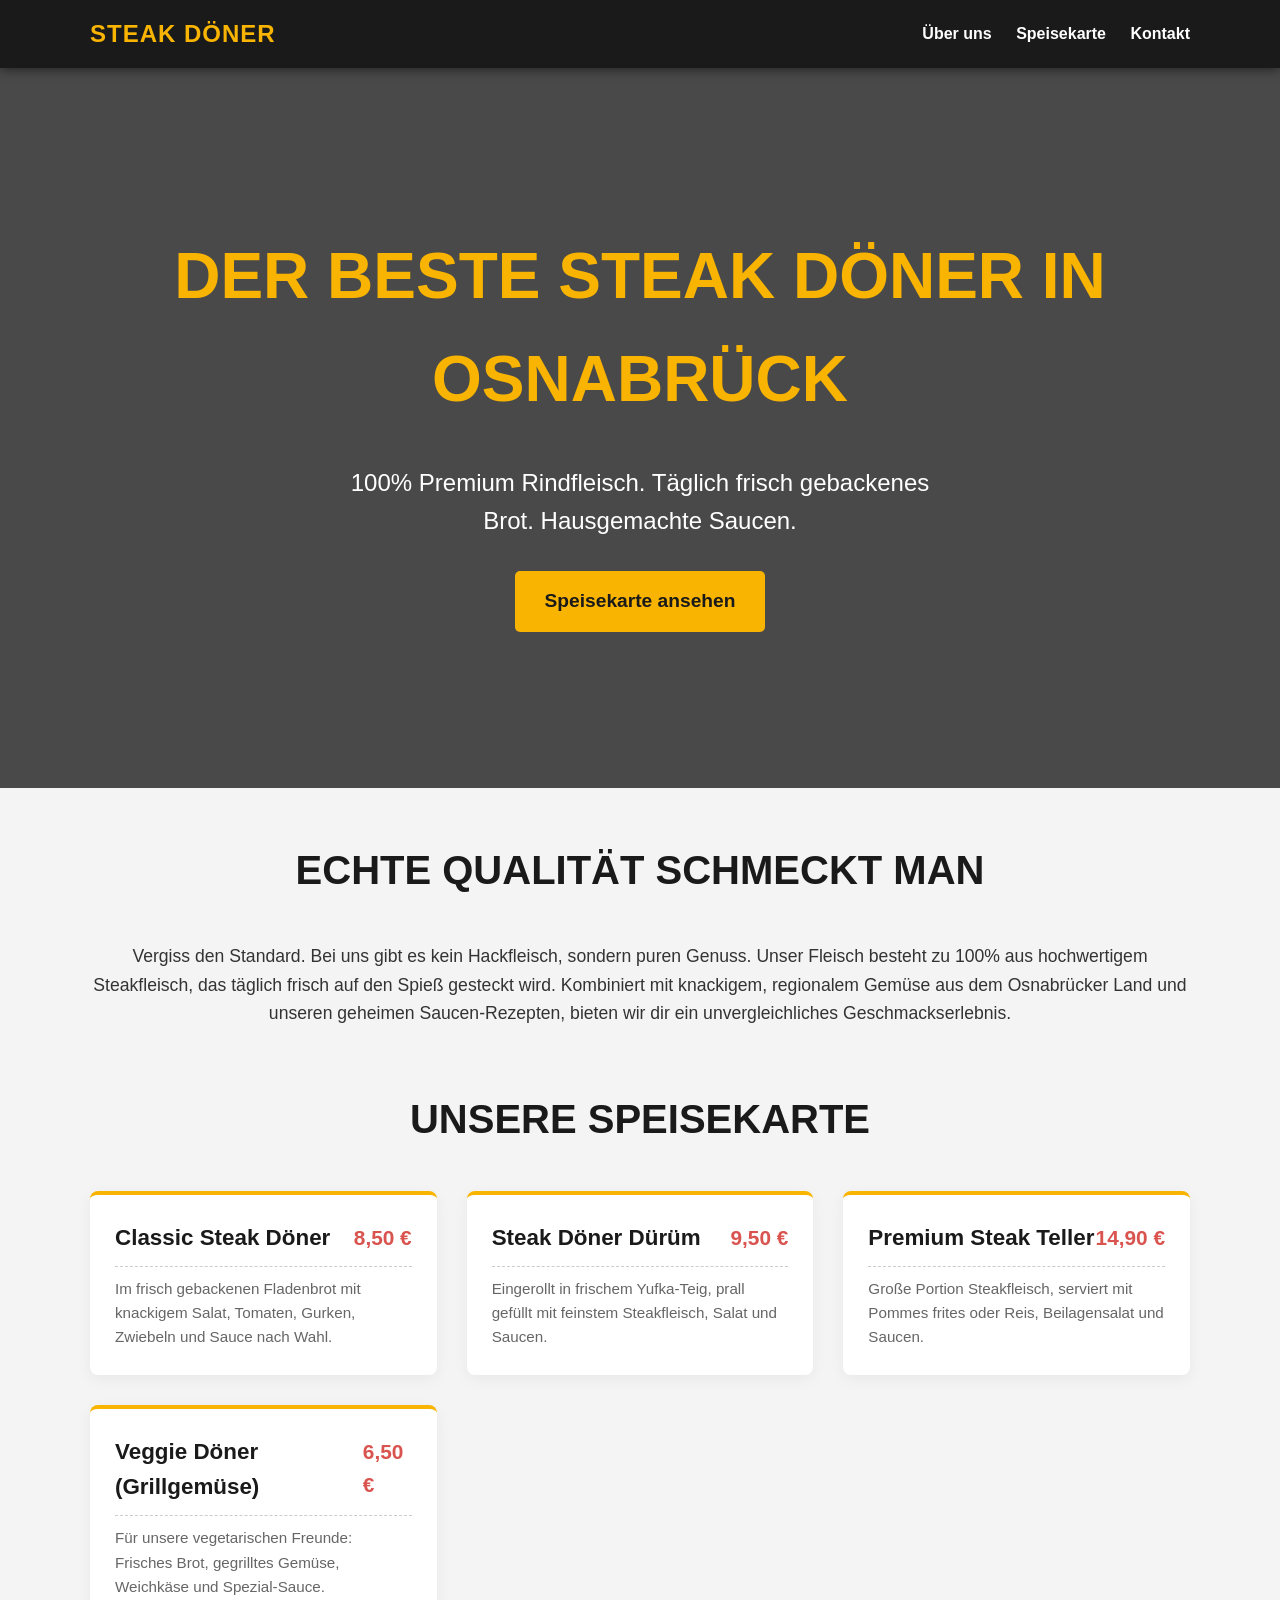
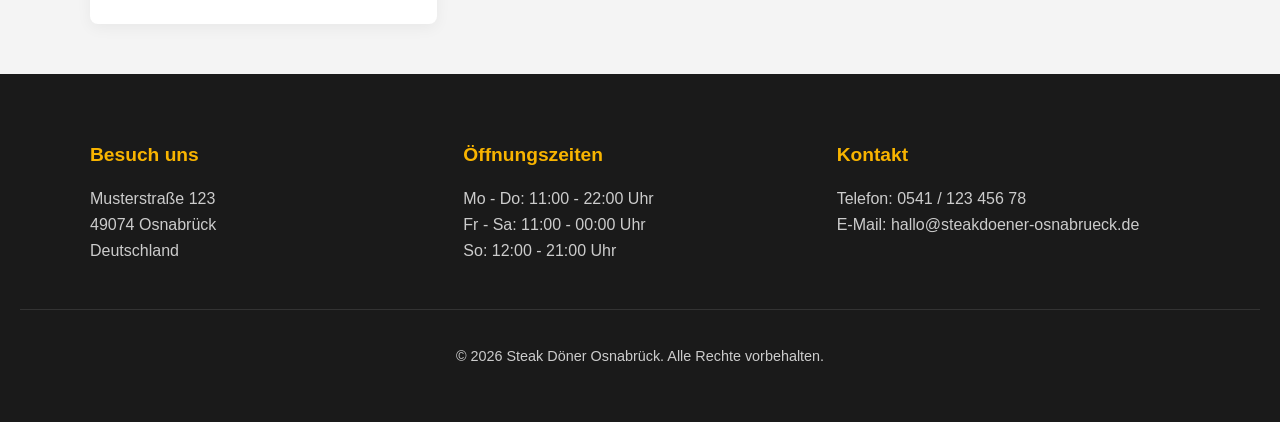
==== index.html @ 84cd7b31 "Add initial HTML structure for restaurant website This HTML file includes the structure and styling " ====
<!DOCTYPE html>
<html lang="de">
<head>
    <meta charset="UTF-8">
    <meta name="viewport" content="width=device-width, initial-scale=1.0">
    <title>Steak Döner Osnabrück | Premium Döner</title>
    <style>
        /* Grundlegendes Styling */
        body {
            font-family: 'Helvetica Neue', Arial, sans-serif;
            margin: 0;
            padding: 0;
            background-color: #f4f4f4;
            color: #333;
            line-height: 1.6;
        }

        /* Navigation */
        header {
            background-color: #1a1a1a;
            padding: 15px 0;
            position: sticky;
            top: 0;
            z-index: 100;
            box-shadow: 0 2px 10px rgba(0,0,0,0.5);
        }
        nav {
            max-width: 1100px;
            margin: auto;
            display: flex;
            justify-content: space-between;
            align-items: center;
            padding: 0 20px;
        }
        .logo {
            color: #f8b400;
            font-size: 1.5rem;
            font-weight: bold;
            text-transform: uppercase;
            text-decoration: none;
            letter-spacing: 1px;
        }
        .nav-links a {
            color: #fff;
            text-decoration: none;
            margin-left: 20px;
            font-weight: bold;
            transition: color 0.3s;
        }
        .nav-links a:hover {
            color: #f8b400;
        }

        /* Hero Bereich */
        .hero {
            background: linear-gradient(rgba(0, 0, 0, 0.7), rgba(0, 0, 0, 0.7)), url('https://images.unsplash.com/photo-1529042410759-befb1204b468?ixlib=rb-4.0.3&auto=format&fit=crop&w=1920&q=80') center/cover;
            height: 80vh;
            display: flex;
            flex-direction: column;
            justify-content: center;
            align-items: center;
            text-align: center;
            color: white;
            padding: 0 20px;
        }
        .hero h1 {
            font-size: 4rem;
            margin: 0 0 10px 0;
            color: #f8b400;
            text-transform: uppercase;
        }
        .hero p {
            font-size: 1.5rem;
            margin-bottom: 30px;
            max-width: 600px;
        }
        .btn {
            background-color: #f8b400;
            color: #1a1a1a;
            padding: 15px 30px;
            text-decoration: none;
            font-size: 1.2rem;
            font-weight: bold;
            border-radius: 5px;
            transition: background 0.3s, transform 0.2s;
        }
        .btn:hover {
            background-color: #ffc107;
            transform: scale(1.05);
        }

        /* Container für Inhalte */
        .container {
            max-width: 1100px;
            margin: 50px auto;
            padding: 0 20px;
        }
        h2 {
            text-align: center;
            font-size: 2.5rem;
            margin-bottom: 40px;
            color: #1a1a1a;
            text-transform: uppercase;
        }

        /* Über Uns */
        .about {
            text-align: center;
            font-size: 1.1rem;
            margin-bottom: 60px;
        }

        /* Speisekarte */
        .menu-grid {
            display: grid;
            grid-template-columns: repeat(auto-fit, minmax(300px, 1fr));
            gap: 30px;
        }
        .menu-item {
            background: #fff;
            padding: 25px;
            border-radius: 8px;
            box-shadow: 0 4px 15px rgba(0,0,0,0.05);
            border-top: 4px solid #f8b400;
        }
        .menu-item-header {
            display: flex;
            justify-content: space-between;
            align-items: baseline;
            margin-bottom: 10px;
            border-bottom: 1px dashed #ccc;
            padding-bottom: 10px;
        }
        .menu-item h3 {
            margin: 0;
            font-size: 1.4rem;
            color: #1a1a1a;
        }
        .price {
            font-weight: bold;
            color: #d9534f;
            font-size: 1.3rem;
        }
        .menu-item p {
            color: #666;
            margin: 0;
            font-size: 0.95rem;
        }

        /* Footer & Kontakt */
        footer {
            background-color: #1a1a1a;
            color: #ccc;
            text-align: center;
            padding: 40px 20px;
            margin-top: 50px;
        }
        .footer-content {
            display: grid;
            grid-template-columns: repeat(auto-fit, minmax(250px, 1fr));
            gap: 20px;
            max-width: 1100px;
            margin: auto;
            text-align: left;
        }
        .footer-content h4 {
            color: #f8b400;
            font-size: 1.2rem;
            margin-bottom: 15px;
        }
        .footer-bottom {
            margin-top: 30px;
            border-top: 1px solid #333;
            padding-top: 20px;
            font-size: 0.9rem;
        }
    </style>
</head>
<body>

    <!-- Navigation -->
    <header>
        <nav>
            <a href="#" class="logo">Steak Döner</a>
            <div class="nav-links">
                <a href="#about">Über uns</a>
                <a href="#menu">Speisekarte</a>
                <a href="#contact">Kontakt</a>
            </div>
        </nav>
    </header>

    <!-- Hero Sektion -->
    <section class="hero">
        <h1>Der beste Steak Döner in Osnabrück</h1>
        <p>100% Premium Rindfleisch. Täglich frisch gebackenes Brot. Hausgemachte Saucen.</p>
        <a href="#menu" class="btn">Speisekarte ansehen</a>
    </section>

    <!-- Über Uns Sektion -->
    <div class="container" id="about">
        <h2>Echte Qualität schmeckt man</h2>
        <div class="about">
            <p>Vergiss den Standard. Bei uns gibt es kein Hackfleisch, sondern puren Genuss. Unser Fleisch besteht zu 100% aus hochwertigem Steakfleisch, das täglich frisch auf den Spieß gesteckt wird. Kombiniert mit knackigem, regionalem Gemüse aus dem Osnabrücker Land und unseren geheimen Saucen-Rezepten, bieten wir dir ein unvergleichliches Geschmackserlebnis.</p>
        </div>
    </div>

    <!-- Speisekarte Sektion -->
    <div class="container" id="menu">
        <h2>Unsere Speisekarte</h2>
        <div class="menu-grid">
            
            <div class="menu-item">
                <div class="menu-item-header">
                    <h3>Classic Steak Döner</h3>
                    <span class="price">8,50 €</span>
                </div>
                <p>Im frisch gebackenen Fladenbrot mit knackigem Salat, Tomaten, Gurken, Zwiebeln und Sauce nach Wahl.</p>
            </div>

            <div class="menu-item">
                <div class="menu-item-header">
                    <h3>Steak Döner Dürüm</h3>
                    <span class="price">9,50 €</span>
                </div>
                <p>Eingerollt in frischem Yufka-Teig, prall gefüllt mit feinstem Steakfleisch, Salat und Saucen.</p>
            </div>

            <div class="menu-item">
                <div class="menu-item-header">
                    <h3>Premium Steak Teller</h3>
                    <span class="price">14,90 €</span>
                </div>
                <p>Große Portion Steakfleisch, serviert mit Pommes frites oder Reis, Beilagensalat und Saucen.</p>
            </div>

            <div class="menu-item">
                <div class="menu-item-header">
                    <h3>Veggie Döner (Grillgemüse)</h3>
                    <span class="price">6,50 €</span>
                </div>
                <p>Für unsere vegetarischen Freunde: Frisches Brot, gegrilltes Gemüse, Weichkäse und Spezial-Sauce.</p>
            </div>

        </div>
    </div>

    <!-- Footer & Kontakt -->
    <footer id="contact">
        <div class="footer-content">
            <div>
                <h4>Besuch uns</h4>
                <p>Musterstraße 123<br>49074 Osnabrück<br>Deutschland</p>
            </div>
            <div>
                <h4>Öffnungszeiten</h4>
                <p>Mo - Do: 11:00 - 22:00 Uhr<br>
                Fr - Sa: 11:00 - 00:00 Uhr<br>
                So: 12:00 - 21:00 Uhr</p>
            </div>
            <div>
                <h4>Kontakt</h4>
                <p>Telefon: 0541 / 123 456 78<br>
                E-Mail: hallo@steakdoener-osnabrueck.de</p>
            </div>
        </div>
        <div class="footer-bottom">
            <p>&copy; 2026 Steak Döner Osnabrück. Alle Rechte vorbehalten.</p>
        </div>
    </footer>

</body>
</html>
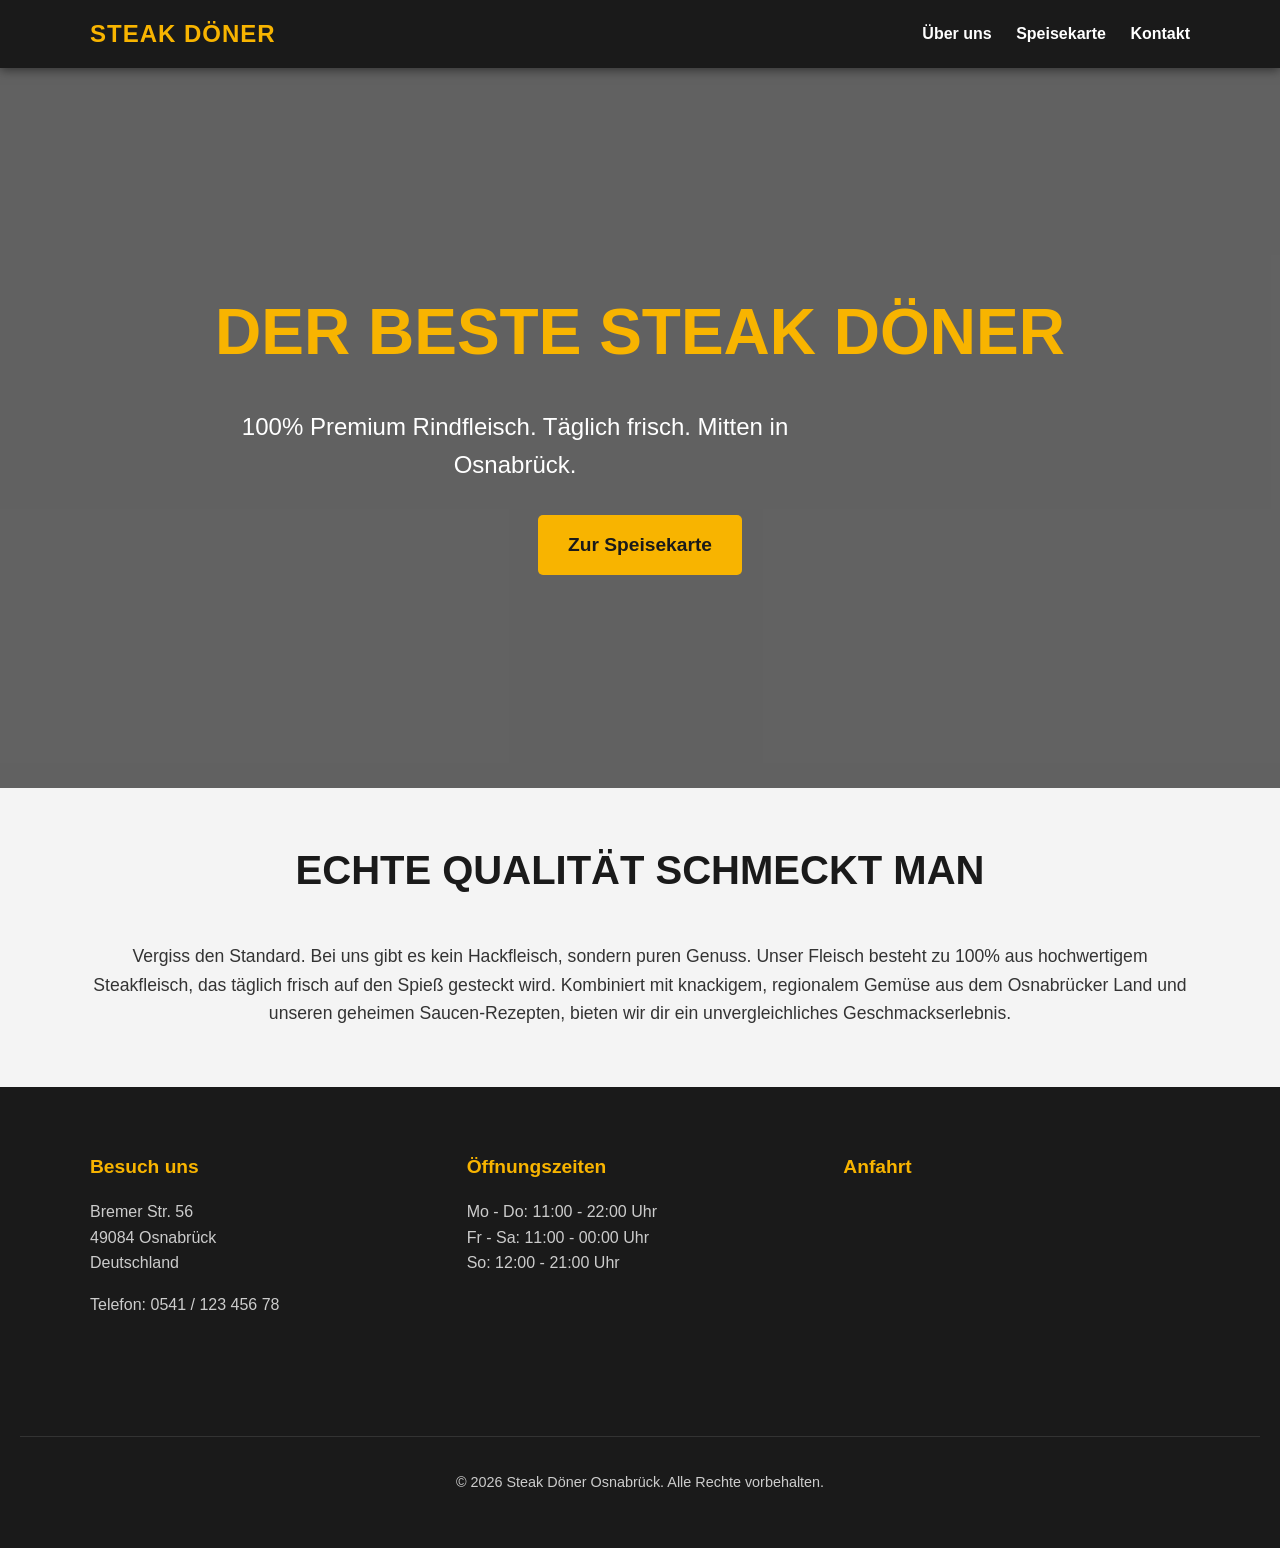
==== commit 259f99e6: "Create index.html" ====
--- a/index.html
+++ b/index.html
@@ -51,9 +51,9 @@
             color: #f8b400;
         }
 
-        /* Hero Bereich */
+        /* Hero Bereich mit Video-Hintergrund */
         .hero {
-            background: linear-gradient(rgba(0, 0, 0, 0.7), rgba(0, 0, 0, 0.7)), url('https://images.unsplash.com/photo-1529042410759-befb1204b468?ixlib=rb-4.0.3&auto=format&fit=crop&w=1920&q=80') center/cover;
+            position: relative;
             height: 80vh;
             display: flex;
             flex-direction: column;
@@ -62,6 +62,33 @@
             text-align: center;
             color: white;
             padding: 0 20px;
+            overflow: hidden;
+        }
+        /* Das Video im Hintergrund */
+        .hero video {
+            position: absolute;
+            top: 50%;
+            left: 50%;
+            min-width: 100%;
+            min-height: 100%;
+            width: auto;
+            height: auto;
+            z-index: -2;
+            transform: translateX(-50%) translateY(-50%);
+            object-fit: cover;
+        }
+        /* Dunkler Filter über dem Video für bessere Lesbarkeit */
+        .hero-overlay {
+            position: absolute;
+            top: 0;
+            left: 0;
+            width: 100%;
+            height: 100%;
+            background: rgba(0, 0, 0, 0.6);
+            z-index: -1;
+        }
+        .hero-content {
+            z-index: 1;
         }
         .hero h1 {
             font-size: 4rem;
@@ -83,6 +110,7 @@
             font-weight: bold;
             border-radius: 5px;
             transition: background 0.3s, transform 0.2s;
+            display: inline-block;
         }
         .btn:hover {
             background-color: #ffc107;
@@ -102,49 +130,10 @@
             color: #1a1a1a;
             text-transform: uppercase;
         }
-
-        /* Über Uns */
         .about {
             text-align: center;
             font-size: 1.1rem;
             margin-bottom: 60px;
-        }
-
-        /* Speisekarte */
-        .menu-grid {
-            display: grid;
-            grid-template-columns: repeat(auto-fit, minmax(300px, 1fr));
-            gap: 30px;
-        }
-        .menu-item {
-            background: #fff;
-            padding: 25px;
-            border-radius: 8px;
-            box-shadow: 0 4px 15px rgba(0,0,0,0.05);
-            border-top: 4px solid #f8b400;
-        }
-        .menu-item-header {
-            display: flex;
-            justify-content: space-between;
-            align-items: baseline;
-            margin-bottom: 10px;
-            border-bottom: 1px dashed #ccc;
-            padding-bottom: 10px;
-        }
-        .menu-item h3 {
-            margin: 0;
-            font-size: 1.4rem;
-            color: #1a1a1a;
-        }
-        .price {
-            font-weight: bold;
-            color: #d9534f;
-            font-size: 1.3rem;
-        }
-        .menu-item p {
-            color: #666;
-            margin: 0;
-            font-size: 0.95rem;
         }
 
         /* Footer & Kontakt */
@@ -157,8 +146,8 @@
         }
         .footer-content {
             display: grid;
-            grid-template-columns: repeat(auto-fit, minmax(250px, 1fr));
-            gap: 20px;
+            grid-template-columns: repeat(auto-fit, minmax(300px, 1fr));
+            gap: 30px;
             max-width: 1100px;
             margin: auto;
             text-align: left;
@@ -167,6 +156,12 @@
             color: #f8b400;
             font-size: 1.2rem;
             margin-bottom: 15px;
+        }
+        .map-container iframe {
+            width: 100%;
+            height: 200px;
+            border: 0;
+            border-radius: 8px;
         }
         .footer-bottom {
             margin-top: 30px;
@@ -181,20 +176,28 @@
     <!-- Navigation -->
     <header>
         <nav>
-            <a href="#" class="logo">Steak Döner</a>
+            <a href="index.html" class="logo">Steak Döner</a>
             <div class="nav-links">
                 <a href="#about">Über uns</a>
-                <a href="#menu">Speisekarte</a>
+                <a href="menu.html">Speisekarte</a>
                 <a href="#contact">Kontakt</a>
             </div>
         </nav>
     </header>
 
-    <!-- Hero Sektion -->
+    <!-- Hero Sektion mit Video -->
     <section class="hero">
-        <h1>Der beste Steak Döner in Osnabrück</h1>
-        <p>100% Premium Rindfleisch. Täglich frisch gebackenes Brot. Hausgemachte Saucen.</p>
-        <a href="#menu" class="btn">Speisekarte ansehen</a>
+        <video autoplay muted loop playsinline>
+            <source src="doener-bg.mp4" type="video/mp4">
+            Dein Browser unterstützt keine Videos.
+        </video>
+        <div class="hero-overlay"></div>
+        
+        <div class="hero-content">
+            <h1>Der beste Steak Döner</h1>
+            <p>100% Premium Rindfleisch. Täglich frisch. Mitten in Osnabrück.</p>
+            <a href="menu.html" class="btn">Zur Speisekarte</a>
+        </div>
     </section>
 
     <!-- Über Uns Sektion -->
@@ -205,52 +208,13 @@
         </div>
     </div>
 
-    <!-- Speisekarte Sektion -->
-    <div class="container" id="menu">
-        <h2>Unsere Speisekarte</h2>
-        <div class="menu-grid">
-            
-            <div class="menu-item">
-                <div class="menu-item-header">
-                    <h3>Classic Steak Döner</h3>
-                    <span class="price">8,50 €</span>
-                </div>
-                <p>Im frisch gebackenen Fladenbrot mit knackigem Salat, Tomaten, Gurken, Zwiebeln und Sauce nach Wahl.</p>
-            </div>
-
-            <div class="menu-item">
-                <div class="menu-item-header">
-                    <h3>Steak Döner Dürüm</h3>
-                    <span class="price">9,50 €</span>
-                </div>
-                <p>Eingerollt in frischem Yufka-Teig, prall gefüllt mit feinstem Steakfleisch, Salat und Saucen.</p>
-            </div>
-
-            <div class="menu-item">
-                <div class="menu-item-header">
-                    <h3>Premium Steak Teller</h3>
-                    <span class="price">14,90 €</span>
-                </div>
-                <p>Große Portion Steakfleisch, serviert mit Pommes frites oder Reis, Beilagensalat und Saucen.</p>
-            </div>
-
-            <div class="menu-item">
-                <div class="menu-item-header">
-                    <h3>Veggie Döner (Grillgemüse)</h3>
-                    <span class="price">6,50 €</span>
-                </div>
-                <p>Für unsere vegetarischen Freunde: Frisches Brot, gegrilltes Gemüse, Weichkäse und Spezial-Sauce.</p>
-            </div>
-
-        </div>
-    </div>
-
-    <!-- Footer & Kontakt -->
+    <!-- Footer & Kontakt (Mit Map) -->
     <footer id="contact">
         <div class="footer-content">
             <div>
                 <h4>Besuch uns</h4>
-                <p>Musterstraße 123<br>49074 Osnabrück<br>Deutschland</p>
+                <p>Bremer Str. 56<br>49084 Osnabrück<br>Deutschland</p>
+                <p>Telefon: 0541 / 123 456 78</p>
             </div>
             <div>
                 <h4>Öffnungszeiten</h4>
@@ -258,10 +222,10 @@
                 Fr - Sa: 11:00 - 00:00 Uhr<br>
                 So: 12:00 - 21:00 Uhr</p>
             </div>
-            <div>
-                <h4>Kontakt</h4>
-                <p>Telefon: 0541 / 123 456 78<br>
-                E-Mail: hallo@steakdoener-osnabrueck.de</p>
+            <div class="map-container">
+                <h4>Anfahrt</h4>
+                <!-- Google Maps iFrame -->
+                <iframe src="https://maps.google.com/maps?q=Bremer%20Str.%2056,%20Osnabr%C3%BCck&t=&z=15&ie=UTF8&iwloc=&output=embed" allowfullscreen="" loading="lazy"></iframe>
             </div>
         </div>
         <div class="footer-bottom">
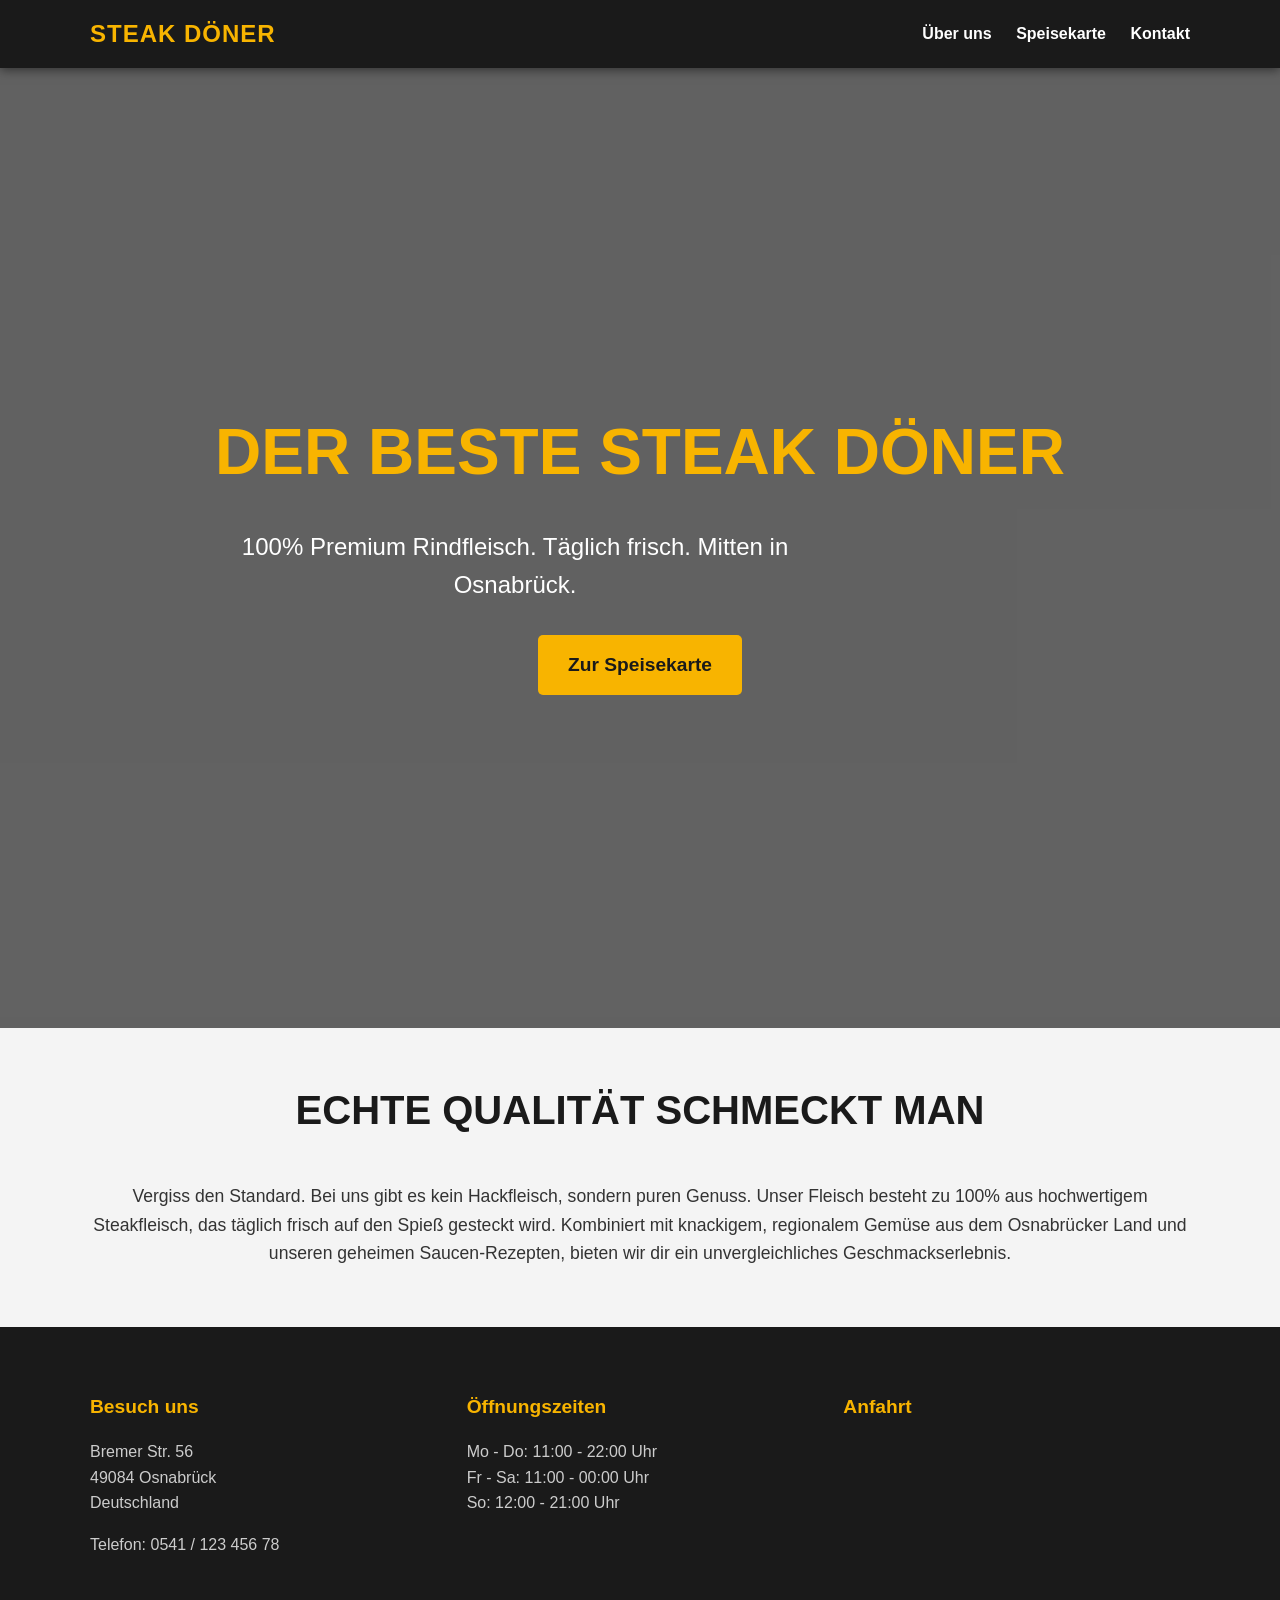
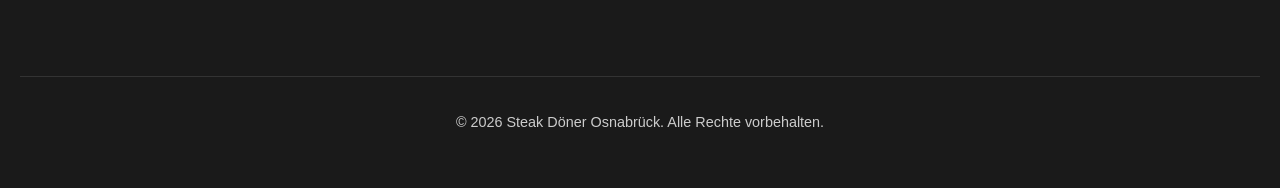
==== commit 6bdee5ba: "Add initial index.html for Steak Döner website Initial HTML structure for Steak Döner Osnabrück webs" ====
--- a/index.html
+++ b/index.html
@@ -54,14 +54,14 @@
         /* Hero Bereich mit Video-Hintergrund */
         .hero {
             position: relative;
-            height: 80vh;
+            min-height: 80vh; /* Verhindert das Abschneiden des Buttons */
             display: flex;
             flex-direction: column;
             justify-content: center;
             align-items: center;
             text-align: center;
             color: white;
-            padding: 0 20px;
+            padding: 120px 20px; /* Mehr unsichtbarer Puffer für Text und Button */
             overflow: hidden;
         }
         /* Das Video im Hintergrund */
@@ -188,7 +188,7 @@
     <!-- Hero Sektion mit Video -->
     <section class="hero">
         <video autoplay muted loop playsinline>
-            <source src="doener-bg.mp4" type="video/mp4">
+            <source src="v24044gl0000d25jalnog65g8laa1il0.mov" type="video/quicktime">
             Dein Browser unterstützt keine Videos.
         </video>
         <div class="hero-overlay"></div>
